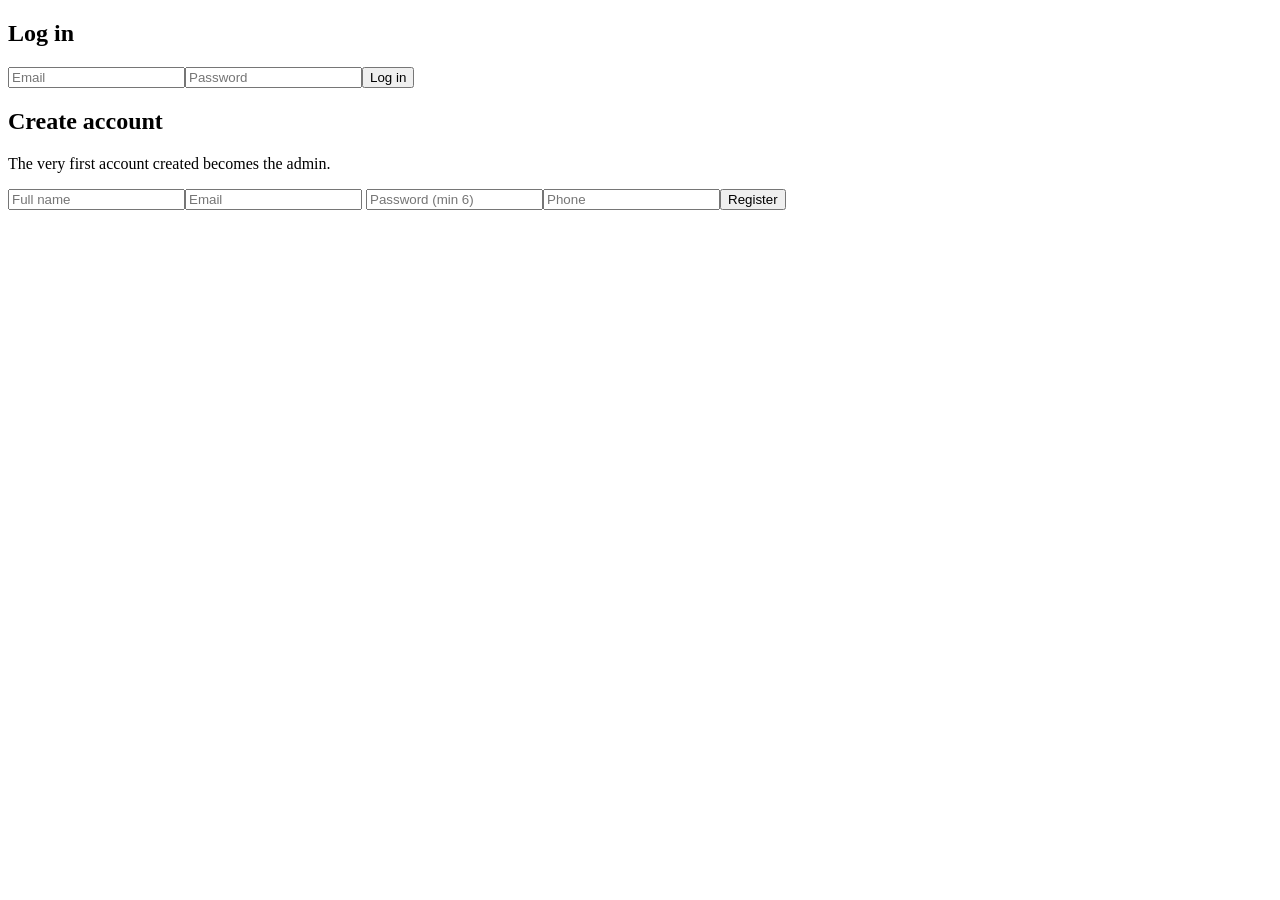
==== frontend/index.html @ 13e51dc3 "add frontend files" ====
<!doctype html><html lang="en"><head><meta charset="utf-8"><meta name="viewport" content="width=device-width,initial-scale=1">
<title>Login - SubscriptionHub</title><link rel="stylesheet" href="/css/style.css"></head>
<body data-public>
<!-- Member 1 -->
<div class="auth">
  <div class="card"><h2>Log in</h2>
    <form id="lf"><input name="email" type="email" placeholder="Email" required><input name="password" type="password" placeholder="Password" required><button>Log in</button></form></div>
  <div class="card"><h2>Create account</h2>
    <p style="color:var(--mut);margin-top:0">The very first account created becomes the admin.</p>
    <form id="rf"><input name="name" placeholder="Full name" required><input name="email" type="email" placeholder="Email" required>
      <input name="password" type="password" placeholder="Password (min 6)" required minlength="6"><input name="phone" placeholder="Phone"><button>Register</button></form></div>
</div>
<script src="/js/app.js"></script>
<script>
const home = u => location.href = u.role === 'customer' ? '/subscriptions.html' : '/dashboard.html';
const go = (id, url, after) => $('#' + id).onsubmit = async e => {
  e.preventDefault();
  const d = Object.fromEntries(new FormData(e.target));
  try { await after(await api(url, 'POST', d), d); } catch (x) { toast(x.message, 1); }
};
go('lf', '/auth/login', home);
go('rf', '/auth/register', async (u, d) => { toast('Registered as ' + u.role); home(await api('/auth/login', 'POST', {email: d.email, password: d.password})); });
</script></body></html>
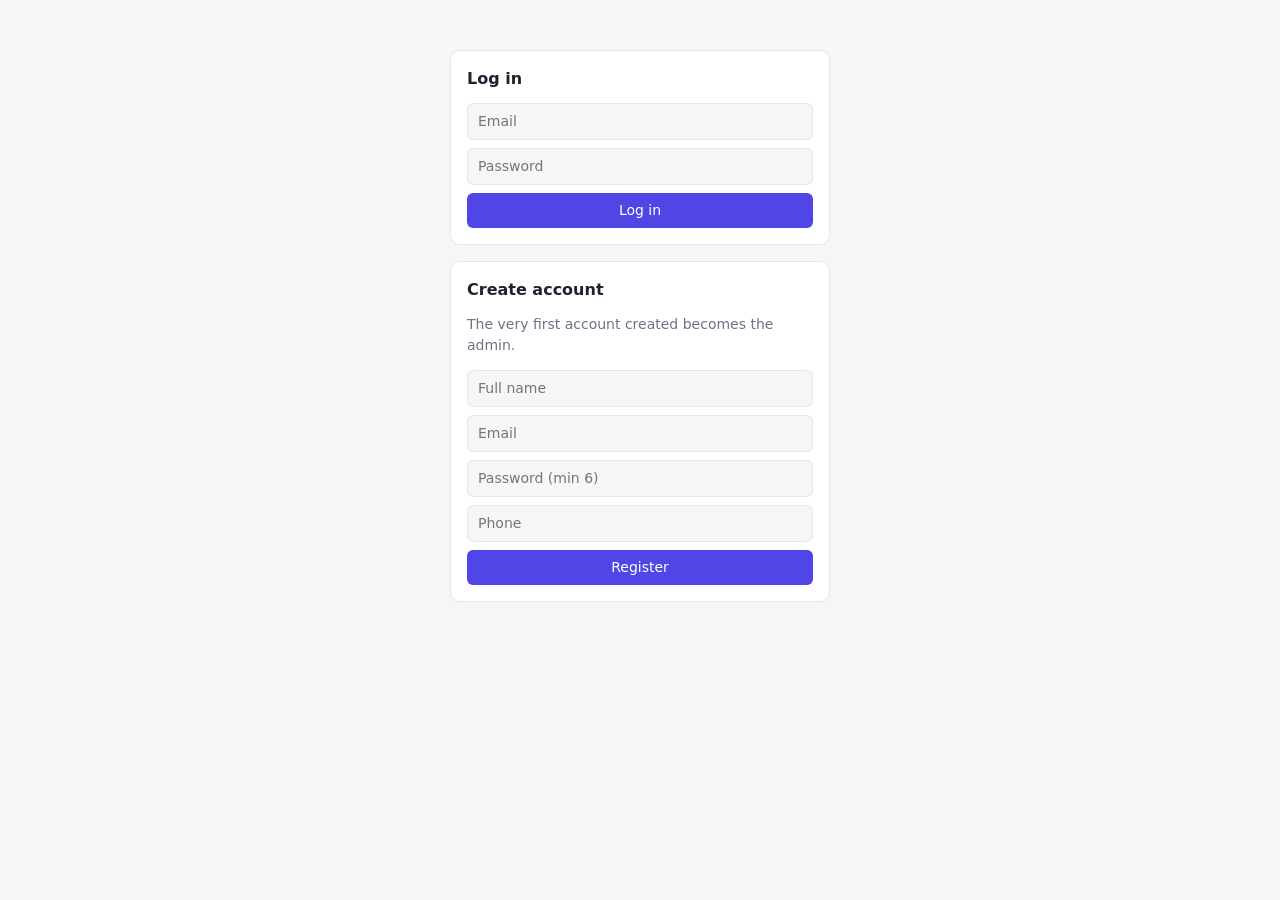
==== commit cf74d005: "Complete SubscriptionHub application" ====
--- a/frontend/index.html
+++ b/frontend/index.html
@@ -1,5 +1,5 @@
 <!doctype html><html lang="en"><head><meta charset="utf-8"><meta name="viewport" content="width=device-width,initial-scale=1">
-<title>Login - SubscriptionHub</title><link rel="stylesheet" href="/css/style.css"></head>
+<title>Login - SubscriptionHub</title><link rel="stylesheet" href="./css/style.css"></head>
 <body data-public>
 <!-- Member 1 -->
 <div class="auth">
@@ -10,7 +10,7 @@
     <form id="rf"><input name="name" placeholder="Full name" required><input name="email" type="email" placeholder="Email" required>
       <input name="password" type="password" placeholder="Password (min 6)" required minlength="6"><input name="phone" placeholder="Phone"><button>Register</button></form></div>
 </div>
-<script src="/js/app.js"></script>
+<script src="./js/app.js"></script>
 <script>
 const home = u => location.href = u.role === 'customer' ? '/subscriptions.html' : '/dashboard.html';
 const go = (id, url, after) => $('#' + id).onsubmit = async e => {
--- a/frontend/css/style.css
+++ b/frontend/css/style.css
@@ -0,0 +1,29 @@
+:root{--bg:#f5f6f8;--card:#fff;--tx:#1d2330;--mut:#6b7385;--pri:#4f46e5;--bd:#e3e6ec;--ok:#16a34a;--bad:#dc2626}
+@media (prefers-color-scheme:dark){:root{--bg:#12141a;--card:#1b1e27;--tx:#e8eaf0;--mut:#9aa1b2;--bd:#2d3140}}
+*{box-sizing:border-box}
+body{margin:0;font:14px/1.5 system-ui,sans-serif;background:var(--bg);color:var(--tx)}
+nav{display:flex;gap:6px;align-items:center;flex-wrap:wrap;padding:10px 20px;background:var(--card);border-bottom:1px solid var(--bd)}
+nav b{margin-right:14px}nav a{padding:6px 10px;border-radius:6px;color:var(--mut);text-decoration:none}
+nav a.on,nav a:hover{background:var(--pri);color:#fff}nav span{margin-left:auto;color:var(--mut)}
+main{max-width:1100px;margin:20px auto;padding:0 16px}
+.card{background:var(--card);border:1px solid var(--bd);border-radius:10px;padding:16px;margin-bottom:16px}
+h2{margin:0 0 12px;font-size:16px}
+.row{display:flex;gap:8px;flex-wrap:wrap;margin-bottom:12px}
+input,select,button{font:inherit;padding:7px 10px;border:1px solid var(--bd);border-radius:6px;background:var(--bg);color:var(--tx)}
+button{background:var(--pri);color:#fff;border:0;cursor:pointer}
+button.sm{padding:3px 8px;margin-right:4px;font-size:12px}
+button.ghost{background:transparent;color:var(--pri);border:1px solid var(--pri)}
+button.red{background:var(--bad)}
+.tw{overflow-x:auto}table{width:100%;border-collapse:collapse}
+th,td{text-align:left;padding:8px;border-bottom:1px solid var(--bd);white-space:nowrap}th{color:var(--mut);font-weight:600}
+.badge{padding:2px 8px;border-radius:10px;font-size:12px;background:var(--bd)}
+.badge.active,.badge.paid{background:#dcfce7;color:#166534}
+.badge.paused,.badge.unpaid,.badge.quotation{background:#fef3c7;color:#92400e}
+.badge.cancelled,.badge.overdue,.badge.expired{background:#fee2e2;color:#991b1b}
+.grid{display:grid;grid-template-columns:repeat(auto-fit,minmax(180px,1fr));gap:12px;margin-bottom:16px}
+.grid .card{margin:0}.stat b{display:block;font-size:22px}.stat span{color:var(--mut)}
+.bar{display:flex;align-items:center;gap:8px;margin:4px 0}.bar span{width:70px}.bar i{display:block;height:14px;background:var(--pri);border-radius:3px}
+#toast{display:none;position:fixed;bottom:20px;right:20px;padding:10px 16px;border-radius:8px;color:#fff;background:var(--ok);z-index:9}
+#toast.bad{background:var(--bad)}
+.auth{max-width:380px;margin:50px auto}.auth form{display:grid;gap:8px}
+dialog{border:1px solid var(--bd);border-radius:10px;background:var(--card);color:var(--tx);max-width:640px;width:92%}
